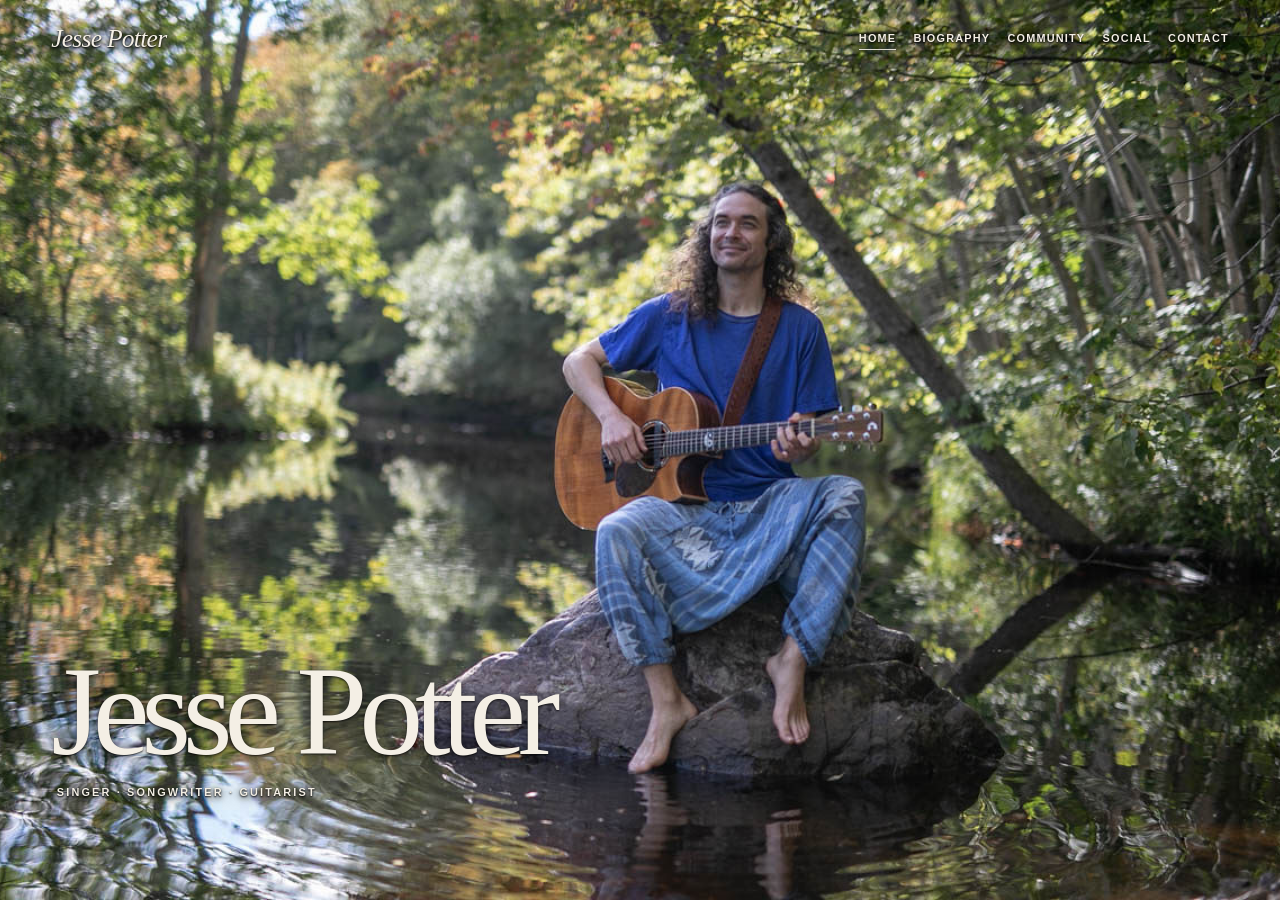
==== index.html @ 314b9cfc "First batch of files for new website build" ====
<!doctype html>
<html lang="en">
  <head>
    <meta charset="UTF-8" />
    <meta name="viewport" content="width=device-width, initial-scale=1.0" />
    <meta name="description" content="Jesse Potter is a singer-songwriter and guitarist from Wolfville, Nova Scotia." />
    <meta name="theme-color" content="#17251f" />
    <meta property="og:title" content="Jesse Potter — Singer, Songwriter & Guitarist" />
    <meta property="og:description" content="Folk, jazz, blues, and expressive fingerstyle guitar from Nova Scotia’s Annapolis Valley." />
    <meta property="og:type" content="website" />
    <meta property="og:url" content="https://www.jessepotter.ca/" />
    <meta property="og:image" content="https://www.jessepotter.ca/assets/og.png" />
    <title>Jesse Potter — Singer, Songwriter & Guitarist</title>
    <link rel="stylesheet" href="styles.css" />
  </head>
  <body class="home-page">
    <a class="skip-link" href="#main">Skip to content</a>
    <header class="site-header">
      <a class="wordmark" href="index.html" aria-label="Jesse Potter home">Jesse Potter</a>
      <nav class="site-menu" id="site-menu" aria-label="Main navigation">
        <a aria-current="page" href="index.html">Home</a>
        <a href="biography.html">Biography</a>
        <a href="community.html">Community</a>
        <a href="social.html">Social</a>
        <a href="contact.html">Contact</a>
      </nav>
    </header>
    <main class="home" id="main">
      <img class="page-background" src="assets/jesse-potter-home.jpg" alt="Jesse Potter sitting on a rock in a woodland pond with his acoustic guitar" />
      <div class="page-shade"></div>
      <div class="home-title">
        <h1>Jesse Potter</h1>
        <p>Singer · Songwriter · Guitarist</p>
      </div>
      <aside class="mailing-prompt" id="mailing-prompt" aria-labelledby="mailing-prompt-title" hidden>
        <button class="mailing-prompt-close" type="button" aria-label="Close mailing list invitation">×</button>
        <p class="kicker">Stay in the loop</p>
        <h2 id="mailing-prompt-title">New music, shows &amp; stories.</h2>
        <p>Join Jesse’s mailing list for occasional updates from the Annapolis Valley.</p>
        <a href="https://jesse-potter-music-mob3fs.subscribepage.io" target="_blank" rel="noreferrer">Join the mailing list</a>
      </aside>
    </main>
    <script src="mailing-list.js"></script>
  </body>
</html>
---- styles.css ----
/* Shared foundations, components, page layouts, then responsive overrides. */
:root {
  --cream: #f4efe5;
  --ink: #19211d;
  --glass: rgba(18, 27, 23, 0.76);
  --line: rgba(255, 255, 255, 0.45);
  --serif: Georgia, "Times New Roman", serif;
  --sans: "Helvetica Neue", Helvetica, Arial, sans-serif;
  --gutter: clamp(1.25rem, 4vw, 4.5rem);
  --content-clip-top: 5.7rem;
}

* {
  box-sizing: border-box;
}

html, body {
  min-height: 100%;
  overflow-x: hidden;
  scrollbar-width: none;
  -ms-overflow-style: none;
}

html::-webkit-scrollbar,
body::-webkit-scrollbar {
  display: none;
  width: 0;
  height: 0;
}

body {
  margin: 0px;
  color: var(--cream);
  background: var(--ink);
  font-family: var(--sans);
  text-rendering: optimizelegibility;
}

a {
  color: inherit;
}

button {
  font: inherit;
}

.skip-link {
  position: fixed;
  z-index: 1000;
  top: -5rem;
  left: 1rem;
  padding: 0.65rem 1rem;
  color: var(--ink);
  background: var(--cream);
}

.skip-link:focus {
  top: 1rem;
}

.site-header {
  position: fixed;
  z-index: 100;
  inset: 0px 0px auto;
  display: flex;
  align-items: center;
  justify-content: space-between;
  padding: 1.6rem var(--gutter);
  border: 0px;
  background: transparent;
  text-shadow: rgb(0, 0, 0) 0px 1px 2px, rgba(0, 0, 0, 0.95) 0px 2px 8px, rgba(0, 0, 0, 0.75) 0px 0px 20px;
}

.wordmark {
  position: relative;
  z-index: 2;
  font: italic 400 clamp(1.25rem, 2vw, 1.6rem)/1 var(--serif);
  letter-spacing: -0.03em;
  text-decoration: none;
}

.site-menu {
  display: flex;
  gap: clamp(0.75rem, 1.35vw, 1.4rem);
  align-items: center;
  margin-left: 0px;
}

.site-menu a {
  padding: 0.3rem 0px;
  border-bottom: 1px solid transparent;
  font-size: 0.68rem;
  font-weight: 750;
  letter-spacing: 0.11em;
  text-decoration: none;
  text-transform: uppercase;
  transition: border-color 0.2s, color 0.2s;
}

.site-menu a:hover, .site-menu a:focus-visible, .site-menu a[aria-current="page"] {
  border-color: currentcolor;
}

.home-title, .content-card, .contact-card, .social-title, .social-edge {
  text-shadow: rgb(0, 0, 0) 0px 1px 2px, rgba(0, 0, 0, 0.95) 0px 2px 8px, rgba(0, 0, 0, 0.75) 0px 0px 20px;
}

.contact-form input, .contact-form textarea, .contact-form button {
  text-shadow: none;
}

.home {
  position: relative;
  min-height: 100svh;
  overflow: hidden;
}

.page-background {
  position: fixed;
  inset: 0px;
  width: 100%;
  height: 100%;
  object-fit: cover;
  object-position: center top;
}

.home .page-background {
  object-position: 56% center;
}

.page-shade {
  pointer-events: none;
}

.home .page-shade {
  background: linear-gradient(90deg, rgba(8, 14, 11, 0.55), rgba(8, 14, 11, 0.04) 60%), linear-gradient(0deg, rgba(8, 14, 11, 0.52), transparent 48%);
}

.home-title {
  position: absolute;
  z-index: 1;
  left: var(--gutter);
  bottom: clamp(3rem, 8vw, 6.5rem);
}

.home-title p, .kicker {
  margin: 0px 0px 0.8rem;
  font-size: 0.68rem;
  font-weight: 700;
  letter-spacing: 0.2em;
  text-transform: uppercase;
}

.home-title h1 {
  margin: 0px;
  font: 400 clamp(4rem, 10vw, 9.5rem)/.85 var(--serif);
  letter-spacing: -0.065em;
}

.home-title h1 {
  text-shadow: rgba(0, 0, 0, 0.75) 0px 1px 2px, rgba(0, 0, 0, 0.48) 0px 3px 12px;
}

.home-title p {
  margin: 1.25rem 0px 0px 0.35rem;
  text-shadow: rgb(0, 0, 0) 0px 1px 2px, rgb(0, 0, 0) 0px 2px 7px, rgba(0, 0, 0, 0.95) 0px 0px 22px;
}

.home-title > a, .back-link, .community-cta, .community-overview-grid a {
  display: inline-flex;
  align-items: center;
  text-decoration: none;
  text-transform: uppercase;
}

.home-title > a, .back-link {
  gap: 0.7rem;
  padding: 1rem 0px 0.35rem;
  border-bottom: 1px solid var(--line);
  font-size: 0.69rem;
  font-weight: 700;
  letter-spacing: 0.15em;
}

.home-title > a span, .back-link span {
  transition: transform 0.2s;
}

.home-title > a:hover span {
  transform: translateX(0.25rem);
}

.mailing-prompt {
  position: fixed;
  z-index: 90;
  right: var(--gutter);
  bottom: var(--gutter);
  width: min(25rem, calc(100% - (2 * var(--gutter))));
  padding: clamp(1.5rem, 3vw, 2.25rem);
  color: var(--ink);
  background: rgba(244, 239, 229, 0.86);
  border: 1px solid rgba(244, 239, 229, 0.72);
  box-shadow: 0 1.25rem 3.5rem rgba(8, 14, 11, 0.28);
  backdrop-filter: blur(18px) saturate(0.8);
  -webkit-backdrop-filter: blur(18px) saturate(0.8);
  text-shadow: none;
  animation: mailing-prompt-in 0.35s ease both;
}

.mailing-prompt[hidden] {
  display: none;
}

.mailing-prompt-close {
  position: absolute;
  top: 0.7rem;
  right: 0.85rem;
  padding: 0.2rem 0.4rem;
  border: 0;
  color: inherit;
  background: transparent;
  font-size: 1.5rem;
  line-height: 1;
  cursor: pointer;
}

.mailing-prompt h2 {
  margin: 0 2rem 0.8rem 0;
  font: 400 clamp(1.8rem, 3vw, 2.5rem)/1.05 var(--serif);
  letter-spacing: -0.04em;
}

.mailing-prompt > p:not(.kicker) {
  margin: 0 0 1.25rem;
  color: rgba(25, 33, 29, 0.78);
  font: 400 1rem/1.55 var(--serif);
}

.mailing-prompt > a {
  display: inline-block;
  padding: 0.75rem 0 0.35rem;
  border-bottom: 1px solid rgba(25, 33, 29, 0.42);
  font-size: 0.75rem;
  font-weight: 700;
  letter-spacing: 0.13em;
  text-decoration: none;
  text-transform: uppercase;
}

@keyframes mailing-prompt-in {
  from { opacity: 0; transform: translateY(1rem); }
  to { opacity: 1; transform: translateY(0); }
}

.back-link:hover span {
  transform: translateX(-0.25rem);
}

.content-scroll::-webkit-scrollbar {
  display: none;
}

.biography-copy {
  max-width: 35rem;
  font-family: var(--serif);
  font-size: clamp(1rem, 1.4vw, 1.15rem);
  line-height: 1.66;
}

.biography-copy p {
  margin: 0px 0px 1.1rem;
}

.back-link {
  margin-top: 1.25rem;
}

.content-page {
  position: relative;
  min-height: 100svh;
  padding: 0px;
  overflow: hidden;
}

.content-scroll {
  position: fixed;
  z-index: 1;
  inset: var(--content-clip-top) 0 0;
  display: grid;
  place-items: start;
  overflow-y: auto;
  padding: calc(7.5rem - var(--content-clip-top)) var(--gutter) 3rem;
  scrollbar-width: none;
}

.content-page .page-background {
  object-position: center center;
}

.content-page .page-shade {
  background: linear-gradient(90deg, rgba(8, 14, 11, 0.86) 0%, rgba(8, 14, 11, 0.68) 48%, rgba(8, 14, 11, 0.12) 82%);
}

.content-card {
  position: relative;
  z-index: 1;
  width: min(51rem, 68vw);
  min-height: calc(-10.5rem + 100svh);
  padding: clamp(2rem, 4vw, 4rem);
  background: rgba(18, 27, 23, 0.79);
  backdrop-filter: blur(12px);
}

.content-card h1 {
  margin: 0px 0px 1.5rem;
  font: 400 clamp(2.8rem, 5.6vw, 6.1rem)/.92 var(--serif);
  letter-spacing: -0.055em;
}

.page-intro {
  max-width: 39rem;
  margin: 0px 0px 2rem;
  font: 400 clamp(1.05rem, 1.6vw, 1.28rem)/1.55 var(--serif);
}

.contact-page {
  padding: 0px;
}

.contact-page .content-scroll {
  justify-items: end;
  padding: calc(6.2rem - var(--content-clip-top)) 0 3rem 59vw;
}

.contact-page .page-background {
  right: auto;
  width: 58vw;
  object-position: center center;
}

.contact-page .page-shade {
  background: linear-gradient(90deg, transparent 0%, transparent 42%, rgba(25,33,29,.58) 55%, var(--ink) 69%);
}

.contact-card {
  width: 100%;
  min-height: auto;
  padding: 1rem 0px 2rem;
  background: transparent;
  backdrop-filter: none;
}

.contact-card h1 {
  font-size: clamp(2.9rem, 4.5vw, 5.1rem);
  margin-bottom: 1.1rem;
}

.contact-card .page-intro {
  margin-bottom: 1.25rem;
  font-size: clamp(0.98rem, 1.35vw, 1.15rem);
}

.contact-card .contact-form {
  gap: 0.8rem 1.2rem;
}

.contact-card .contact-form input, .contact-card .contact-form textarea {
  padding: 0.5rem 0px;
}

.contact-form {
  display: grid;
  grid-template-columns: 1fr 1fr;
  gap: 1.2rem;
}

.contact-form label, .night-story-form label {
  display: grid;
  gap: 0.45rem;
  letter-spacing: 0.15em;
  text-transform: uppercase;
}

.contact-form label {
  font-size: 0.65rem;
  font-weight: 700;
}

.contact-form label:nth-child(3), .contact-form label:nth-child(4) {
  grid-column: 1 / -1;
}

.contact-form input, .contact-form textarea, .night-story-form input, .night-story-form textarea {
  width: 100%;
  border-width: 0px 0px 1px;
  border-style: none none solid;
  border-image: none;
  border-radius: 0px;
  outline: none;
  color: var(--cream);
  background: transparent;
  font: 400 1rem/1.4 var(--sans);
}

.contact-form input, .contact-form textarea {
  padding: 0.75rem 0px;
  border-color: currentcolor currentcolor rgba(255, 255, 255, 0.45);
}

.contact-form textarea {
  resize: vertical;
}

.contact-form input:focus, .contact-form textarea:focus {
  border-color: var(--cream);
}

.contact-form button, .night-story-form button {
  justify-self: start;
  border: 1px solid var(--cream);
  color: var(--ink);
  background: var(--cream);
  font-size: 0.68rem;
  letter-spacing: 0.13em;
  text-transform: uppercase;
  cursor: pointer;
}

.contact-form button {
  grid-column: 1 / -1;
  padding: 0.85rem 1.15rem;
  font-weight: 700;
}

.form-note {
  margin: 1rem 0px 0px;
  color: rgba(244, 239, 229, 0.7);
  font-size: 0.75rem;
  line-height: 1.5;
}

.social-landing {
  position: relative;
  min-height: 100svh;
  overflow: hidden;
}

.social-landing .page-background {
  object-position: center center;
}

.social-landing .page-shade {
  background: linear-gradient(90deg, rgba(8, 14, 11, 0.55), transparent 60%), linear-gradient(0deg, rgba(8, 14, 11, 0.48), transparent 50%);
}

.social-title {
  position: absolute;
  z-index: 1;
  left: var(--gutter);
  right: var(--gutter);
  bottom: clamp(2rem, 5vh, 4rem);
  text-align: center;
}

.social-title h1 {
  margin: 0px;
  font: 400 clamp(2rem, 8vw, 8.5rem)/1 var(--serif);
  letter-spacing: -0.06em;
}

.social-edge {
  position: absolute;
  z-index: 2;
  top: 50%;
  right: var(--gutter);
  display: grid;
  gap: 1.3rem;
  transform: translateY(-42%);
}

.social-edge a {
  display: flex;
  gap: 0.65rem;
  align-items: center;
  justify-content: flex-end;
  padding: 0.2rem 0px 0.4rem 0.35rem;
  border-bottom: 1px solid rgba(255, 255, 255, 0.45);
  font-size: 0.72rem;
  font-weight: 700;
  letter-spacing: 0.16em;
  text-decoration: none;
  text-transform: uppercase;
}

.social-edge a span {
  transition: transform 0.2s;
}

.social-edge a:hover span {
  transform: translate(0.2rem, -0.2rem);
}

.social-edge-left {
  right: auto;
  left: var(--gutter);
}

.social-edge-left a {
  justify-content: space-between;
  padding-right: 0.35rem;
  padding-left: 0px;
}

.social-edge.social-edge-right a {
  justify-content: flex-end;
  text-align: right;
}

.community-body {
  background: rgb(17, 24, 20);
  scrollbar-width: none;
}

.community-body::-webkit-scrollbar {
  display: none;
}

.community-cta {
  gap: 0.8rem;
  margin-top: 1.25rem;
  padding: 0.85rem 0px 0.45rem;
  border-bottom: 1px solid rgba(255, 255, 255, 0.55);
  font-size: 0.7rem;
  font-weight: 700;
  letter-spacing: 0.15em;
}

.community-story {
  color: var(--cream);
  background: rgb(17, 24, 20);
}

.community-opening-image {
  position: relative;
  margin: 0px;
  background: rgb(17, 24, 20);
}

.community-opening-image img, .story-image img, .night-stage-panel > img, .vivid-river-image img, .lessons-opening img {
  display: block;
  width: 100%;
  height: auto;
}

.community-opening-title {
  position: absolute;
  top: 6.5rem;
  right: 5.5vw;
  width: min(39rem, 40vw);
  text-align: right;
  text-shadow: rgb(0, 0, 0) 0px 1px 2px, rgba(0, 0, 0, 0.95) 0px 3px 12px, rgba(0, 0, 0, 0.9) 0px 0px 26px;
}

.community-opening-title h1 {
  margin: 0px;
  font: 400 clamp(3.4rem, 6.7vw, 7rem)/1.02 var(--serif);
  letter-spacing: -0.06em;
}

.biography-page {
  background: rgb(17, 24, 20);
}

.biography-opening-title h1 {
  font-size: clamp(2.8rem, 5.7vw, 6rem);
}

.biography-story-copy {
  padding-top: clamp(2.5rem, 5vw, 4.5rem);
  padding-bottom: clamp(3rem, 6vw, 6rem);
}

.biography-story-copy .biography-copy {
  max-width: 45rem;
  font-size: clamp(1.08rem, 1.6vw, 1.35rem);
  line-height: 1.7;
  color: rgba(244, 239, 229, 0.78);
}

.story-width, .story-width-wide {
  margin-right: auto;
  margin-left: auto;
}

.story-width {
  width: min(70rem, calc(100% - (2 * var(--gutter))));
}

.story-width-wide {
  width: min(82rem, calc(100% - (2 * var(--gutter))));
}

.community-overview {
  padding-top: clamp(4rem, 7vw, 7rem);
  padding-bottom: clamp(4.5rem, 8vw, 7.5rem);
}

.community-overview header {
  margin-bottom: 3rem;
}

.community-overview h2 {
  margin: 0px;
  font: 400 clamp(3rem, 6vw, 5.8rem)/.9 var(--serif);
  letter-spacing: -0.05em;
}

.community-overview-intro {
  max-width: 46rem;
  margin: 2rem 0px 0px;
  color: rgba(244, 239, 229, 0.78);
  font: 400 clamp(1.08rem, 1.6vw, 1.35rem)/1.65 var(--serif);
}

.community-overview-grid {
  display: grid;
  grid-template-columns: 1fr 1fr;
  border-top: 1px solid rgba(255, 255, 255, 0.24);
  border-bottom: 1px solid rgba(255, 255, 255, 0.24);
}

.community-overview-grid article {
  display: flex;
  min-height: 16rem;
  flex-direction: column;
  padding: 2rem 2.5rem 2rem 0px;
}

.community-overview-grid article:nth-child(2n) {
  padding-left: 2.5rem;
  border-left: 1px solid rgba(255, 255, 255, 0.18);
}

.community-overview-grid article:nth-child(n+3) {
  border-top: 1px solid rgba(255, 255, 255, 0.18);
}

.community-overview-grid h3 {
  margin: 0px 0px 1rem;
  font: 400 clamp(1.7rem, 2.8vw, 2.6rem)/1.1 var(--serif);
}

.community-overview-grid p {
  max-width: 28rem;
  margin: 0px;
  color: rgba(244, 239, 229, 0.7);
  font-size: 0.91rem;
  line-height: 1.65;
}

.community-overview-grid a {
  gap: 0.7rem;
  align-self: flex-start;
  margin-top: auto;
  padding: 1.5rem 0px 0.35rem;
  border-bottom: 1px solid rgba(255, 255, 255, 0.45);
  font-size: 0.66rem;
  font-weight: 750;
  letter-spacing: 0.13em;
}

#band-camps, #night-kitchen, #music-lessons, #vivid-river {
  scroll-margin-top: 6rem;
}

.band-camps-story {
  padding: clamp(4rem, 7vw, 6.5rem) 0px;
  border-top: 1px solid rgba(255, 255, 255, 0.18);
}

.story-heading {
  padding-bottom: clamp(3rem, 6vw, 5rem);
}

.story-heading h2 {
  margin: 0px;
  font: 400 clamp(5rem, 12vw, 11rem)/.8 var(--serif);
  letter-spacing: -0.07em;
}

.story-heading > p:last-child {
  margin: 2rem 0px 0px;
  color: rgba(244, 239, 229, 0.72);
  font: 400 clamp(1.15rem, 2vw, 1.55rem)/1.4 var(--serif);
}

.story-image {
  margin-top: 0px;
  margin-bottom: 0px;
  overflow: hidden;
}

.story-copy {
  padding-top: clamp(2.5rem, 5vw, 4.5rem);
}

.story-copy > p, .vivid-river-copy p, .lessons-intro {
  max-width: 45rem;
  color: rgba(244, 239, 229, 0.78);
  font: 400 clamp(1rem, 1.35vw, 1.17rem)/1.72 var(--serif);
}

.story-copy > p {
  margin: 0px 0px 1.2rem;
}

.band-camp-copy {
  width: auto;
  margin-right: max(var(--gutter), calc((100% - 82rem) / 2));
  margin-left: max(var(--gutter), calc((100% - 82rem) / 2));
  padding-left: 0px;
}

.band-camp-copy h3 {
  margin: 3rem 0px 1.5rem;
  font: 400 clamp(1.8rem, 3.2vw, 3rem)/1.1 var(--serif);
}

.band-camp-copy ul {
  display: grid;
  grid-template-columns: 1fr 1fr;
  gap: 0px;
  margin: 0px;
  padding: 0px;
  border-top: 1px solid rgba(255, 255, 255, 0.24);
  list-style: none;
}

.band-camp-copy li {
  position: relative;
  padding: 1.15rem 1.5rem 1.15rem 1.25rem;
  border-bottom: 1px solid rgba(255, 255, 255, 0.18);
  color: rgba(244, 239, 229, 0.78);
  font-size: 0.9rem;
  line-height: 1.55;
}

.band-camp-copy li:nth-child(2n) {
  border-left: 1px solid rgba(255, 255, 255, 0.18);
}

.band-camp-copy li::before {
  content: "—";
  position: absolute;
  left: 0px;
  color: rgba(244, 239, 229, 0.48);
}

.night-kitchen-story {
  padding: clamp(3rem, 5vw, 5rem) 0px;
  border-top: 1px solid rgba(255, 255, 255, 0.18);
  background: rgb(25, 33, 29);
}

.night-story-heading {
  display: grid;
  grid-template-columns: 15rem 1fr;
  gap: clamp(2.5rem, 7vw, 7rem);
  align-items: center;
  padding-bottom: clamp(3rem, 6vw, 5rem);
}

.night-story-heading img {
  display: block;
  width: 100%;
  aspect-ratio: 1 / 1;
  border-radius: 50%;
  object-fit: cover;
}

.night-story-heading h2 {
  margin: 0px;
  font: 400 clamp(4.2rem, 9vw, 9rem)/.84 var(--serif);
  letter-spacing: -0.065em;
}

.night-stage-panel {
  position: relative;
  overflow: hidden;
}

.night-stage-shade {
  position: absolute;
  inset: 0px;
  background: linear-gradient(90deg, rgba(8, 14, 11, 0.84), rgba(8, 14, 11, 0.38) 48%, rgba(8, 14, 11, 0.8)), linear-gradient(0deg, rgba(8, 14, 11, 0.92), transparent 72%);
}

.night-story-details {
  position: absolute;
  z-index: 1;
  inset: 0px;
  display: grid;
  grid-template-columns: 0.8fr 1.2fr;
  gap: clamp(3rem, 8vw, 8rem);
  align-items: end;
  padding: clamp(2rem, 4vw, 4rem);
}

.night-stage-panel .story-copy {
  align-self: start;
  padding-top: 0px;
  text-shadow: rgba(0, 0, 0, 0.9) 0px 2px 8px;
}

.night-stage-panel .night-story-form {
  align-self: end;
  padding: clamp(1.25rem, 2.5vw, 2rem);
  background: rgba(8, 14, 11, 0.66);
  backdrop-filter: blur(5px);
}

.story-button {
  display: inline-flex;
  gap: 0.8rem;
  align-items: center;
  margin-top: 1.2rem;
  padding: 0.9rem 1.1rem;
  border: 1px solid var(--cream);
  color: var(--ink);
  background: var(--cream);
  font-size: 0.68rem;
  font-weight: 750;
  letter-spacing: 0.13em;
  text-decoration: none;
  text-transform: uppercase;
}

.night-story-form {
  display: grid;
  grid-template-columns: 1fr 1fr;
  gap: 1.15rem 1.5rem;
}

.night-story-form h3 {
  grid-column: 1 / -1;
  margin: 0px 0px 1rem;
  font: 400 clamp(1.8rem, 3vw, 2.7rem)/1.1 var(--serif);
}

.night-story-form label {
  font-size: 0.64rem;
  font-weight: 750;
}

.night-story-form label:nth-of-type(3), .night-story-form label:nth-of-type(4), .night-story-form button, .night-story-form > p {
  grid-column: 1 / -1;
}

.night-story-form input, .night-story-form textarea {
  padding: 0.7rem 0px;
  border-color: currentcolor currentcolor rgba(255, 255, 255, 0.48);
}

.night-story-form input:focus, .night-story-form textarea:focus {
  border-color: var(--cream);
}

.night-story-form textarea {
  resize: vertical;
}

.night-story-form button {
  padding: 0.9rem 1.1rem;
  font-weight: 750;
}

.night-story-form > p {
  margin: 0px;
  color: rgba(244, 239, 229, 0.64);
  font-size: 0.74rem;
  line-height: 1.5;
}

.vivid-river-section {
  padding: clamp(3rem, 5vw, 5rem) 0px clamp(4rem, 7vw, 7rem);
}

.vivid-river-image {
  position: relative;
  margin-top: 0px;
  margin-bottom: 0px;
}

.vivid-river-image figcaption {
  position: absolute;
  inset: auto 0px 0px;
  padding: clamp(1.5rem, 4vw, 4rem);
  background: linear-gradient(transparent, rgba(8, 14, 11, 0.85));
}

.vivid-river-image h2 {
  margin: 0px;
  font: 400 clamp(2.5rem, 7vw, 7rem)/1.02 var(--serif);
  letter-spacing: -0.055em;
  text-shadow: rgba(0, 0, 0, 0.7) 0px 2px 10px;
}

.vivid-river-copy {
  padding-top: clamp(2rem, 4vw, 3.5rem);
}

.vivid-river-copy p {
  margin: 0px 0px 1.2rem;
}

.music-lessons-section {
  padding: clamp(3rem, 5vw, 5rem) 0px clamp(3rem, 6vw, 6rem);
}

.lessons-lead {
  display: grid;
  grid-template-columns: minmax(0px, 1fr) minmax(0px, 1.15fr);
  gap: clamp(2rem, 5vw, 5rem);
  align-items: center;
}

.lessons-opening {
  margin: 0px;
}

.lessons-content {
  padding-top: clamp(2rem, 5vw, 4rem);
}

.lessons-heading h2 {
  margin: 0px 0px 1.5rem;
  font: 400 clamp(3rem, 6vw, 6.4rem)/1.02 var(--serif);
  letter-spacing: -0.055em;
}

.lessons-heading .lessons-intro {
  margin-bottom: 0px;
}

.lessons-intro {
  margin: 0px 0px 2.5rem;
}

.lesson-instruments {
  display: grid;
  grid-template-columns: repeat(3, 1fr);
  gap: 0px 2rem;
  margin: 0px;
  padding: 0px;
  list-style: none;
}

.lesson-instruments li {
  padding: 2rem 0px;
  border-top: 1px solid rgba(255, 255, 255, 0.24);
}

.lesson-instruments svg {
  width: 4rem;
  height: 4rem;
  margin-bottom: 1rem;
  fill: none;
  stroke: currentcolor;
  stroke-width: 2;
  stroke-linecap: round;
  stroke-linejoin: round;
}

.lesson-instruments h3 {
  margin: 0px 0px 0.5rem;
  font: 400 1.65rem/1.2 var(--serif);
}

.lesson-instruments p {
  margin: 0px;
  font-size: 0.95rem;
  line-height: 1.5;
  color: rgba(244, 239, 229, 0.72);
}

@media (max-width: 760px) {
  .mailing-prompt {
    right: var(--gutter);
    bottom: var(--gutter);
  }
  .lessons-lead {
    grid-template-columns: 1fr;
  }

  .lessons-opening {
    grid-row: 1;
  }

  .lesson-instruments {
    grid-template-columns: repeat(2, minmax(0px, 1fr));
    gap: 0px 1.25rem;
  }

  .site-header {
    flex-wrap: wrap;
    gap: 0.85rem;
    justify-content: space-between;
    padding-top: 1rem;
    padding-bottom: 1rem;
    background: linear-gradient(rgba(8, 14, 11, 0.5), transparent);
  }

  .wordmark {
    order: 2;
    width: 100%;
  }

  .site-menu {
    order: 1;
    width: 100%;
    gap: 0.45rem;
    justify-content: space-between;
    margin-left: 0px;
  }

  .site-menu a {
    font-size: 0.54rem;
    letter-spacing: 0.1em;
  }

  .home .page-background {
    object-position: 62% center;
  }

  .home .page-shade {
    background: linear-gradient(0deg, rgba(8, 14, 11, 0.72), transparent 65%);
  }

  .content-page {
    padding: 46svh 0px 0px;
    overflow: visible;
  }

  .content-scroll {
    position: static;
    display: block;
    overflow: visible;
    padding: 0px;
  }

  .content-page .page-background, .content-page .page-shade {
    position: absolute;
    height: 52svh;
  }

  .content-page .page-shade {
    background: linear-gradient(0deg, rgba(25, 33, 29, 0.8), transparent 50%);
  }

  .contact-page {
    display: block;
  }

  .contact-page {
    padding-left: 0px;
  }

  .contact-page .page-background {
    right: 0px;
    width: 100%;
    object-position: 34% center;
  }

  .contact-page .page-shade {
    background: linear-gradient(0deg, rgba(25, 33, 29, 0.82), transparent 52%);
  }

  .content-card, .contact-card {
    width: 100%;
    min-height: 0px;
    margin: 0px;
    padding: 3rem var(--gutter) 4rem;
    background: var(--ink);
    backdrop-filter: none;
  }

  .contact-form {
    grid-template-columns: 1fr;
  }

  .contact-form label {
    grid-column: 1 !important;
  }

  .social-landing .page-background {
    object-position: 53% center;
  }

  .social-landing {
    min-height: max(100svh, 36rem);
  }

  .social-title {
    bottom: 2rem;
  }

  .social-title h1 {
    font-size: clamp(2rem, 8vw, 5.8rem);
  }

  .social-title .kicker {
    font-size: 0.65rem;
  }

  .social-edge {
    top: 43%;
    width: max-content;
    max-width: calc(50% - var(--gutter) - .75rem);
    gap: 0.8rem;
    transform: translateY(-30%);
  }

  .social-edge a {
    justify-content: space-between;
    min-height: 2.75rem;
    padding: 0.4rem 0px;
    font-size: 0.75rem;
    letter-spacing: 0.08em;
  }

  .community-opening-image {
    padding-top: 0px;
  }

  .community-opening-title {
    top: 7rem;
    right: var(--gutter);
    width: min(64vw, 25rem);
  }

  .community-opening-title h1 {
    font-size: clamp(2.2rem, 10vw, 3.8rem);
  }

  .biography-opening-image img {
    min-height: 34rem;
    object-fit: cover;
    object-position: 46% center;
  }

  .biography-opening-title h1 {
    font-size: clamp(2rem, 8vw, 3.8rem);
  }

  .community-overview-grid {
    grid-template-columns: 1fr;
  }

  .community-overview-grid article, .community-overview-grid article:nth-child(2n) {
    min-height: 14rem;
    padding: 2rem 0px;
    border-left: 0px;
  }

  .community-overview-grid article + article {
    border-top: 1px solid rgba(255, 255, 255, 0.18);
  }

  .story-heading h2 {
    font-size: clamp(4.8rem, 21vw, 7.2rem);
  }

  .band-camp-copy ul {
    grid-template-columns: 1fr;
  }

  .band-camp-copy li:nth-child(2n) {
    border-left: 0px;
  }

  .night-story-heading {
    grid-template-columns: 6.5rem 1fr;
    gap: 1.5rem;
  }

  .night-story-heading h2 {
    font-size: clamp(3.2rem, 15vw, 5rem);
  }

  .night-stage-panel {
    min-height: 74rem;
  }

  .night-stage-panel > img {
    position: absolute;
    inset: 0px;
    width: 100%;
    height: 100%;
    object-fit: cover;
    object-position: center center;
  }

  .night-stage-shade {
    background: rgba(8, 14, 11, 0.76);
  }

  .night-story-details {
    position: relative;
    grid-template-columns: 1fr;
    gap: 3rem;
    align-items: start;
    padding: 2rem var(--gutter);
  }

  .night-stage-panel .story-copy {
    padding-top: 1rem;
  }

  .night-story-form {
    grid-template-columns: 1fr;
  }

  .night-story-form h3, .night-story-form label, .night-story-form button, .night-story-form > p {
    grid-column: 1 !important;
  }
}

@media (prefers-reduced-motion: reduce) {
  *, ::before, ::after {
    transition-duration: 0.01ms !important;
  }
}
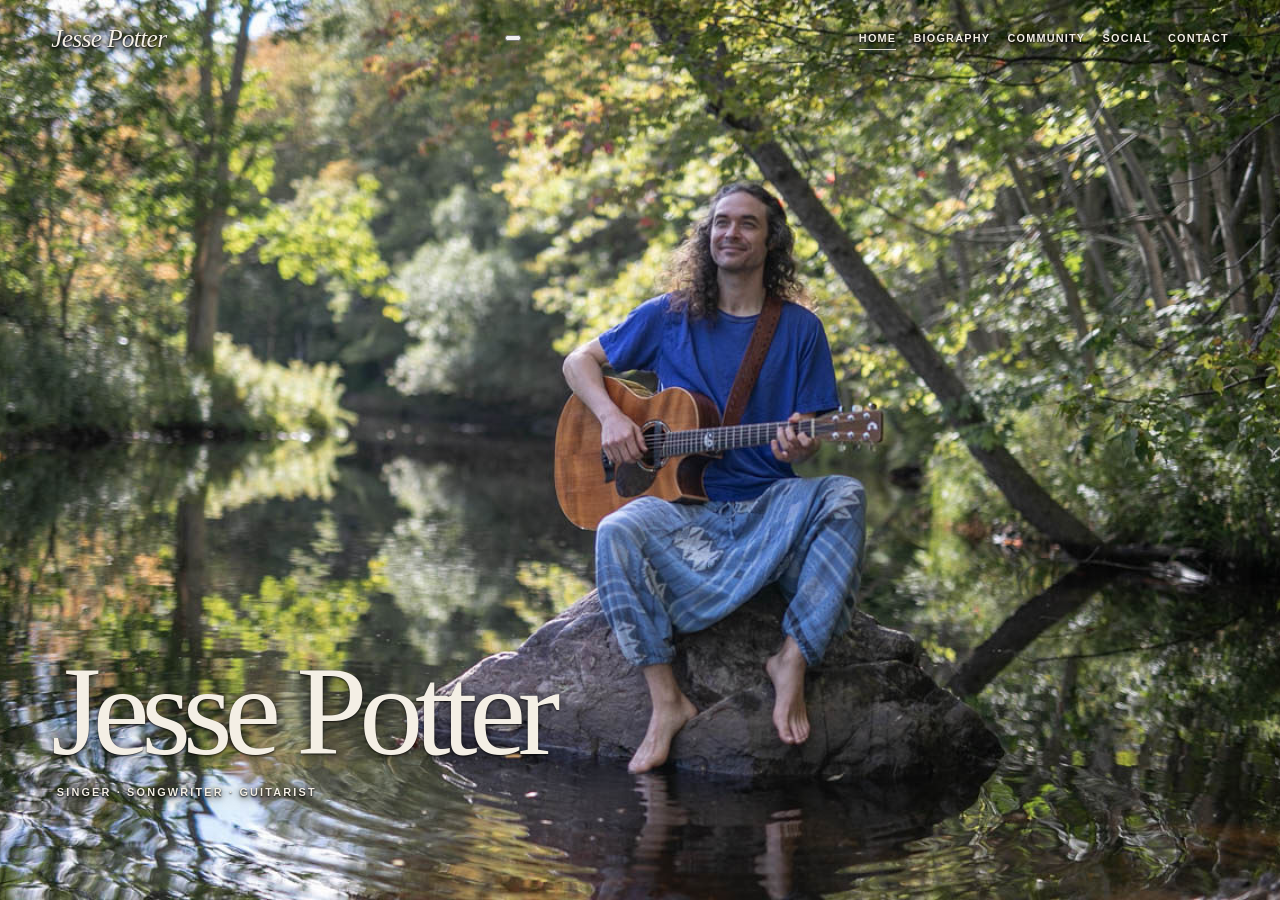
==== commit 76f1a36b: "Add menu toggle button to header Added a menu toggle button for mobile navigation." ====
--- a/index.html
+++ b/index.html
@@ -17,6 +17,17 @@
     <a class="skip-link" href="#main">Skip to content</a>
     <header class="site-header">
       <a class="wordmark" href="index.html" aria-label="Jesse Potter home">Jesse Potter</a>
+      <button
+        class="menu-toggle"
+        type="button"
+        aria-expanded="false"
+        aria-controls="site-menu"
+        aria-label="Open menu"
+      >
+        <span></span>
+        <span></span>
+        <span></span>
+      </button>
       <nav class="site-menu" id="site-menu" aria-label="Main navigation">
         <a aria-current="page" href="index.html">Home</a>
         <a href="biography.html">Biography</a>
--- a/styles.css
+++ b/styles.css
@@ -983,6 +983,49 @@
   color: rgba(244, 239, 229, 0.72);
 }
 
+/* Contact page: stack the complete 3:2 photo above the form when the viewport is genuinely narrow or unusually short. */
+@media (max-width: 980px) and (min-width: 761px),
+       (max-height: 480px) and (min-width: 761px) {
+  .contact-page {
+    min-height: 100svh;
+    padding: 66.6667vw 0 0;
+    overflow: visible;
+  }
+
+  .contact-page .content-scroll {
+    position: static;
+    display: block;
+    overflow: visible;
+    padding: 0;
+  }
+
+  .contact-page .page-background,
+  .contact-page .page-shade {
+    position: absolute;
+    inset: 0 0 auto 0;
+    width: 100%;
+    height: 66.6667vw;
+  }
+
+  .contact-page .page-background {
+    object-fit: cover;
+    object-position: center center;
+  }
+
+  .contact-page .page-shade {
+    background: linear-gradient(0deg, rgba(25, 33, 29, 0.82), transparent 52%);
+  }
+
+  .contact-card {
+    width: 100%;
+    min-height: 0;
+    margin: 0;
+    padding: 3rem var(--gutter) 4rem;
+    background: var(--ink);
+    backdrop-filter: none;
+  }
+}
+
 @media (max-width: 760px) {
   .mailing-prompt {
     right: var(--gutter);
@@ -1048,6 +1091,16 @@
     padding: 0px;
   }
 
+  .contact-page .content-scroll {
+    position: static;
+    inset: auto;
+    display: block;
+    width: 100%;
+    padding: 0;
+    overflow: visible;
+    justify-items: stretch;
+  }
+
   .content-page .page-background, .content-page .page-shade {
     position: absolute;
     height: 52svh;
@@ -1062,13 +1115,19 @@
   }
 
   .contact-page {
-    padding-left: 0px;
+    padding: 66.6667vw 0 0;
+  }
+
+  .contact-page .page-background,
+  .contact-page .page-shade {
+    height: 66.6667vw;
   }
 
   .contact-page .page-background {
     right: 0px;
     width: 100%;
-    object-position: 34% center;
+    object-fit: cover;
+    object-position: center center;
   }
 
   .contact-page .page-shade {
@@ -1230,3 +1289,206 @@
     transition-duration: 0.01ms !important;
   }
 }
+
+/* =========================================================
+   CONTACT PAGE — ROBUST STACKED LAYOUT
+   Keep this at the VERY END of styles.css.
+   ========================================================= */
+
+@media (max-width: 980px), (max-height: 520px) {
+
+  /*
+    Stop using the desktop split-screen positioning.
+    The page becomes:
+    IMAGE
+    ↓
+    CONTACT CONTENT
+  */
+  .contact-page {
+    display: block !important;
+    min-height: 100svh !important;
+    padding: 0 !important;
+    overflow: visible !important;
+  }
+
+  /*
+    Put the photograph back into normal document flow.
+    height:auto preserves the entire original 3:2 image,
+    so Jesse's head is not cropped.
+  */
+  .contact-page .page-background {
+    position: relative !important;
+    inset: auto !important;
+    top: auto !important;
+    right: auto !important;
+    bottom: auto !important;
+    left: auto !important;
+
+    display: block !important;
+
+    width: 100% !important;
+    height: auto !important;
+    min-height: 0 !important;
+    max-height: none !important;
+
+    margin: 0 !important;
+
+    object-fit: contain !important;
+    object-position: center center !important;
+  }
+
+  /*
+    The old shade was designed for the desktop split layout.
+    Remove it when stacked.
+  */
+  .contact-page .page-shade {
+    display: none !important;
+  }
+
+  /*
+    This is the important part:
+    completely remove the old 59vw left offset.
+  */
+  .contact-page .content-scroll {
+    position: static !important;
+
+    inset: auto !important;
+    top: auto !important;
+    right: auto !important;
+    bottom: auto !important;
+    left: auto !important;
+
+    display: block !important;
+
+    width: 100% !important;
+    max-width: none !important;
+
+    margin: 0 !important;
+    padding: 0 !important;
+
+    overflow: visible !important;
+
+    transform: none !important;
+  }
+
+  /*
+    Full-width contact section with normal page gutters.
+  */
+  .contact-page .contact-card {
+    position: static !important;
+
+    width: 100% !important;
+    max-width: none !important;
+    min-height: 0 !important;
+
+    margin: 0 !important;
+    padding: 3rem var(--gutter) 4rem !important;
+
+    background: var(--ink) !important;
+    backdrop-filter: none !important;
+
+    transform: none !important;
+  }
+}
+/* =========================================================
+   CONTACT FORM — SUBMISSION STATES
+   ========================================================= */
+
+.form-status {
+  margin-top: 1.5rem;
+}
+
+.form-success {
+  max-width: 34rem;
+  padding: 2rem 0;
+  animation: form-success-in 0.5s ease both;
+}
+
+.form-success-mark {
+  display: flex;
+  align-items: center;
+  justify-content: center;
+  width: 3rem;
+  height: 3rem;
+  margin-bottom: 1.5rem;
+  border: 1px solid rgba(244, 239, 229, 0.65);
+  border-radius: 50%;
+  font-family: var(--sans);
+  font-size: 1.2rem;
+  color: var(--cream);
+}
+
+.form-success h2 {
+  margin: 0 0 1rem;
+  font: 400 clamp(2.5rem, 4vw, 4rem)/0.95 var(--serif);
+  letter-spacing: -0.045em;
+}
+
+.form-success p {
+  max-width: 30rem;
+  margin: 0 0 1.75rem;
+  color: rgba(244, 239, 229, 0.75);
+  font: 400 clamp(1rem, 1.4vw, 1.15rem)/1.6 var(--serif);
+}
+
+.form-again {
+  padding: 0.8rem 1rem;
+  border: 1px solid rgba(244, 239, 229, 0.65);
+  color: var(--cream);
+  background: transparent;
+  font-size: 0.68rem;
+  font-weight: 700;
+  letter-spacing: 0.13em;
+  text-transform: uppercase;
+  cursor: pointer;
+}
+
+.form-again:hover,
+.form-again:focus-visible {
+  color: var(--ink);
+  background: var(--cream);
+}
+
+.form-error {
+  max-width: 32rem;
+  margin-top: 1.5rem;
+  padding: 1rem 1.25rem;
+  border: 1px solid rgba(244, 239, 229, 0.45);
+}
+
+.form-error strong {
+  display: block;
+  margin-bottom: 0.45rem;
+  font-size: 0.75rem;
+  letter-spacing: 0.12em;
+  text-transform: uppercase;
+}
+
+.form-error p {
+  margin: 0;
+  color: rgba(244, 239, 229, 0.75);
+  font-size: 0.85rem;
+  line-height: 1.5;
+}
+
+.contact-form button:disabled {
+  opacity: 0.55;
+  cursor: wait;
+}
+
+@keyframes form-success-in {
+  from {
+    opacity: 0;
+    transform: translateY(0.6rem);
+  }
+
+  to {
+    opacity: 1;
+    transform: translateY(0);
+  }
+}
+/* Make sure JS can actually hide the contact form/status */
+.contact-form[hidden],
+.form-status[hidden] {
+  display: none !important;
+}
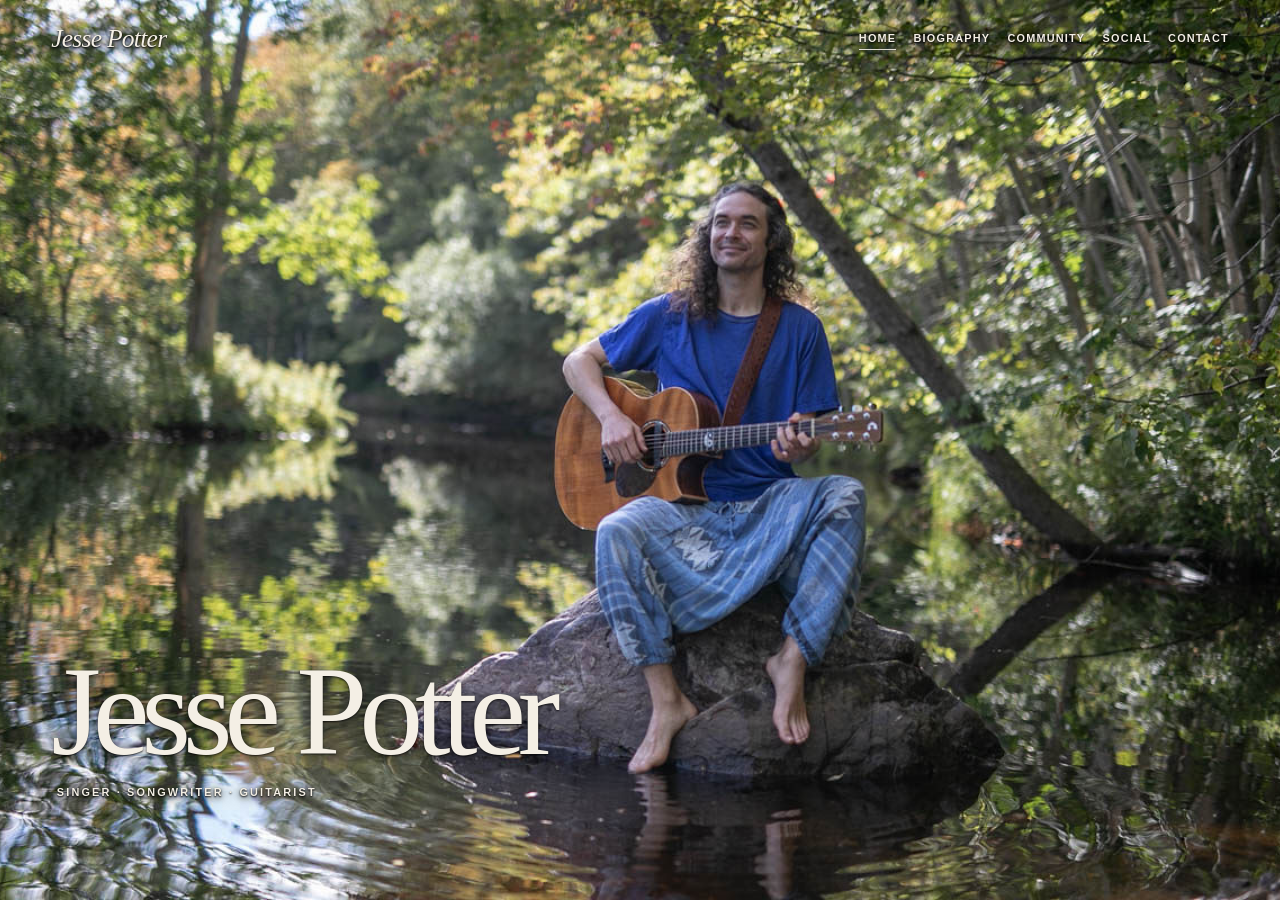
==== commit e2fda820: "Add navigation.js script to index.html" ====
--- a/index.html
+++ b/index.html
@@ -52,5 +52,6 @@
       </aside>
     </main>
     <script src="mailing-list.js"></script>
+    <script src="navigation.js"></script>
   </body>
 </html>
--- a/styles.css
+++ b/styles.css
@@ -1492,3 +1492,181 @@
 .form-status[hidden] {
   display: none !important;
 }
+/* =========================================================
+   MOBILE NAVIGATION
+   ========================================================= */
+
+.menu-toggle {
+  display: none;
+}
+
+
+/* Mobile */
+@media (max-width: 760px) {
+
+  .site-header {
+    display: flex;
+    flex-wrap: nowrap;
+    align-items: center;
+    justify-content: space-between;
+
+    gap: 1rem;
+
+    padding: 1rem var(--gutter);
+
+    background:
+      linear-gradient(
+        180deg,
+        rgba(8, 14, 11, 0.88),
+        rgba(8, 14, 11, 0.55)
+      );
+  }
+
+
+  /* Undo the previous mobile wordmark positioning */
+  .site-header .wordmark {
+    order: 1;
+    width: auto;
+
+    font-size: 1.35rem;
+  }
+
+
+  /* Hamburger button */
+  .menu-toggle {
+    position: relative;
+    z-index: 102;
+
+    order: 2;
+
+    display: flex;
+    flex-direction: column;
+    justify-content: center;
+
+    width: 2.75rem;
+    height: 2.75rem;
+
+    gap: 0.32rem;
+    padding: 0.6rem;
+
+    border: 1px solid rgba(244, 239, 229, 0.38);
+    border-radius: 50%;
+
+    color: var(--cream);
+    background: rgba(8, 14, 11, 0.28);
+
+    cursor: pointer;
+  }
+
+
+  .menu-toggle span {
+    display: block;
+
+    width: 100%;
+    height: 1px;
+
+    background: currentColor;
+
+    transform-origin: center;
+
+    transition:
+      transform 0.25s ease,
+      opacity 0.2s ease;
+  }
+
+
+  /* Turn hamburger into X */
+  .site-header.menu-open .menu-toggle span:nth-child(1) {
+    transform: translateY(0.39rem) rotate(45deg);
+  }
+
+  .site-header.menu-open .menu-toggle span:nth-child(2) {
+    opacity: 0;
+  }
+
+  .site-header.menu-open .menu-toggle span:nth-child(3) {
+    transform: translateY(-0.39rem) rotate(-45deg);
+  }
+
+
+  /* Dropdown panel */
+  .site-header .site-menu {
+    position: absolute;
+    z-index: 101;
+
+    top: 100%;
+    right: 0;
+    left: 0;
+
+    order: 3;
+
+    display: flex;
+    flex-direction: column;
+    align-items: stretch;
+
+    width: 100%;
+
+    gap: 0;
+    margin: 0;
+    padding: 0 var(--gutter);
+
+    background: rgba(18, 27, 23, 0.97);
+
+    backdrop-filter: blur(14px);
+    -webkit-backdrop-filter: blur(14px);
+
+    opacity: 0;
+    visibility: hidden;
+
+    transform: translateY(-0.5rem);
+
+    pointer-events: none;
+
+    transition:
+      opacity 0.22s ease,
+      transform 0.22s ease,
+      visibility 0.22s;
+  }
+
+
+  .site-header.menu-open .site-menu {
+    opacity: 1;
+    visibility: visible;
+
+    transform: translateY(0);
+
+    pointer-events: auto;
+  }
+
+
+  /* Large touch-friendly menu links */
+  .site-header .site-menu a {
+    display: block;
+
+    width: 100%;
+
+    padding: 1.15rem 0;
+
+    border-bottom:
+      1px solid rgba(244, 239, 229, 0.18);
+
+    font-size: 0.76rem;
+    font-weight: 700;
+
+    letter-spacing: 0.15em;
+
+    text-align: left;
+    text-transform: uppercase;
+  }
+
+
+  .site-header .site-menu a:first-child {
+    border-top:
+      1px solid rgba(244, 239, 229, 0.18);
+  }
+
+
+  .site-header .site-menu a[aria-current="page"] {
+    color: rgba(244, 239, 229, 0.62);
+  }
+}
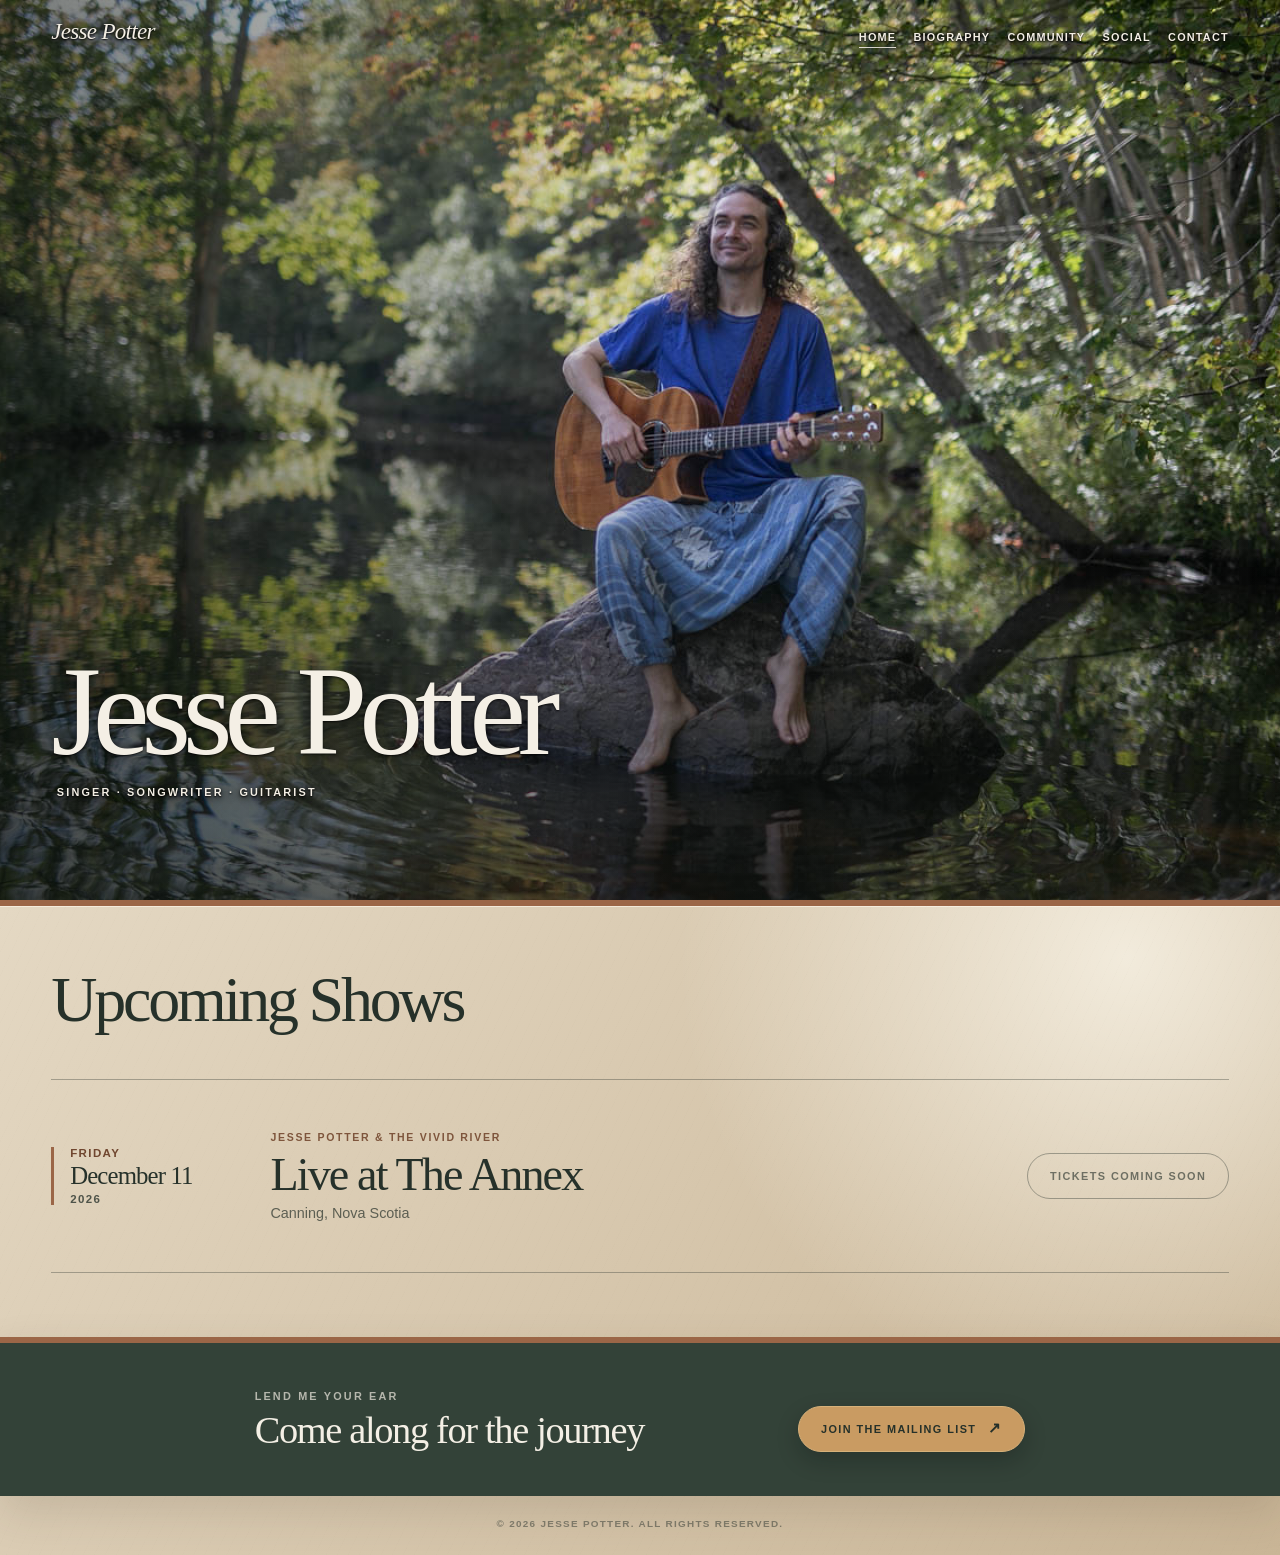
==== commit 88604196: "Show calendar Added show calendar and mailing list CTA" ====
--- a/index.html
+++ b/index.html
@@ -36,20 +36,58 @@
         <a href="contact.html">Contact</a>
       </nav>
     </header>
-    <main class="home" id="main">
-      <img class="page-background" src="assets/jesse-potter-home.jpg" alt="Jesse Potter sitting on a rock in a woodland pond with his acoustic guitar" />
-      <div class="page-shade"></div>
-      <div class="home-title">
-        <h1>Jesse Potter</h1>
-        <p>Singer · Songwriter · Guitarist</p>
-      </div>
-      <aside class="mailing-prompt" id="mailing-prompt" aria-labelledby="mailing-prompt-title" hidden>
-        <button class="mailing-prompt-close" type="button" aria-label="Close mailing list invitation">×</button>
-        <p class="kicker">Stay in the loop</p>
-        <h2 id="mailing-prompt-title">New music, shows &amp; stories.</h2>
-        <p>Join Jesse’s mailing list for occasional updates from the Annapolis Valley.</p>
-        <a href="https://jesse-potter-music-mob3fs.subscribepage.io" target="_blank" rel="noreferrer">Join the mailing list</a>
-      </aside>
+    <main id="main">
+      <section class="home" aria-label="Jesse Potter introduction">
+        <img class="page-background" src="assets/jesse-potter-home.jpg" alt="Jesse Potter sitting on a rock in a woodland pond with his acoustic guitar" width="1200" height="800" />
+        <div class="page-shade"></div>
+        <div class="home-title">
+          <h1>Jesse Potter</h1>
+          <p>Singer · Songwriter · Guitarist</p>
+        </div>
+        <aside class="mailing-prompt" id="mailing-prompt" aria-labelledby="mailing-prompt-title" hidden>
+          <button class="mailing-prompt-close" type="button" aria-label="Close mailing list invitation">×</button>
+          <p class="kicker">Stay in the loop</p>
+          <h2 id="mailing-prompt-title">New music, shows &amp; stories.</h2>
+          <p>Join Jesse’s mailing list for occasional updates from the Annapolis Valley.</p>
+          <a href="https://jesse-potter-music-mob3fs.subscribepage.io" target="_blank" rel="noreferrer">Join the mailing list</a>
+        </aside>
+      </section>
+
+      <section class="shows-section" id="shows" aria-labelledby="shows-title">
+        <div class="shows-inner">
+          <header class="shows-heading">
+            <h2 id="shows-title">Upcoming Shows</h2>
+          </header>
+
+          <div class="show-calendar" aria-label="Upcoming show calendar">
+            <article class="show-row">
+              <time class="show-date" datetime="2026-12-11">
+                <span class="show-weekday">Friday</span>
+                <span class="show-date-main">December 11</span>
+                <span class="show-year">2026</span>
+              </time>
+              <div class="show-details">
+                <p class="show-artist">Jesse Potter &amp; The Vivid River</p>
+                <h3>Live at The Annex</h3>
+                <p>Canning, Nova Scotia</p>
+              </div>
+              <span class="ticket-button ticket-button-pending" aria-label="Tickets coming soon">Tickets coming soon</span>
+            </article>
+          </div>
+
+          <aside class="shows-mailing-cta" aria-labelledby="shows-mailing-title">
+            <div>
+              <p class="kicker">Lend me your ear</p>
+              <h3 id="shows-mailing-title">Come along for the journey</h3>
+            </div>
+            <a href="https://jesse-potter-music-mob3fs.subscribepage.io" target="_blank" rel="noreferrer">Join the mailing list</a>
+          </aside>
+
+          <footer class="home-footer">
+            <p>&copy; 2026 Jesse Potter. All rights reserved.</p>
+          </footer>
+        </div>
+      </section>
     </main>
     <script src="mailing-list.js"></script>
     <script src="navigation.js"></script>
--- a/styles.css
+++ b/styles.css
@@ -1,7 +1,7 @@
 /* Shared foundations, components, page layouts, then responsive overrides. */
 :root {
   --cream: #f4efe5;
-  --ink: #19211d;
+  --ink: #19211d; 
   --glass: rgba(18, 27, 23, 0.76);
   --line: rgba(255, 255, 255, 0.45);
   --serif: Georgia, "Times New Roman", serif;
@@ -125,6 +125,7 @@
 }
 
 .home .page-background {
+  position: absolute;
   object-position: 56% center;
 }
 
@@ -133,6 +134,8 @@
 }
 
 .home .page-shade {
+  position: absolute;
+  inset: 0;
   background: linear-gradient(90deg, rgba(8, 14, 11, 0.55), rgba(8, 14, 11, 0.04) 60%), linear-gradient(0deg, rgba(8, 14, 11, 0.52), transparent 48%);
 }
 
@@ -188,6 +191,230 @@
 
 .home-title > a:hover span {
   transform: translateX(0.25rem);
+}
+
+/* Home show calendar */
+.shows-section {
+  position: relative;
+  z-index: 2;
+  padding: clamp(2.75rem, 5vw, 4.5rem) var(--gutter) 0;
+  border-top: 0.42rem solid #9b6647;
+  color: #26312a;
+  background:
+    radial-gradient(circle at 88% 8%, rgba(255, 252, 242, 0.7), transparent 28rem),
+    linear-gradient(135deg, #e4d8c3, #c9b596);
+  box-shadow: inset 0 1px 0 rgba(255, 248, 235, 0.65);
+  text-shadow: none;
+}
+
+.shows-section::before {
+  position: absolute;
+  inset: 0;
+  pointer-events: none;
+  content: "";
+  opacity: 0.22;
+  background-image: repeating-linear-gradient(115deg, transparent 0 9px, rgba(72, 58, 39, 0.07) 10px);
+}
+
+.shows-inner {
+  position: relative;
+  width: min(100%, 76rem);
+  margin: 0 auto;
+}
+
+.shows-heading {
+  margin-bottom: clamp(2rem, 4vw, 3rem);
+}
+
+.shows-heading h2 {
+  margin: 0;
+  font: 400 clamp(2.75rem, 5vw, 5.25rem)/0.95 var(--serif);
+  letter-spacing: -0.05em;
+}
+
+.show-calendar {
+  border-top: 1px solid rgba(38, 49, 42, 0.34);
+  border-bottom: 1px solid rgba(38, 49, 42, 0.34);
+}
+
+.show-row {
+  display: grid;
+  grid-template-columns: 10.5rem minmax(0, 1fr) auto;
+  gap: clamp(1.5rem, 4vw, 4.5rem);
+  align-items: center;
+  padding: clamp(2rem, 4vw, 3.25rem) 0;
+}
+
+.show-date {
+  display: flex;
+  flex-direction: column;
+  align-items: flex-start;
+  padding-left: 1rem;
+  border-left: 3px solid #9b6647;
+  font-variant-numeric: tabular-nums;
+}
+
+.show-weekday,
+.show-year,
+.show-artist {
+  font-size: 0.72rem;
+  font-weight: 750;
+  letter-spacing: 0.12em;
+  text-transform: uppercase;
+}
+
+.show-artist {
+  font-size: 0.66rem;
+  letter-spacing: 0.16em;
+}
+
+.show-weekday {
+  margin-bottom: 0.3rem;
+  color: #70462f;
+}
+
+.show-date-main {
+  margin-bottom: 0.28rem;
+  font: 400 1.55rem/1 var(--serif);
+  letter-spacing: -0.035em;
+}
+
+.show-year {
+  color: rgba(38, 49, 42, 0.78);
+}
+
+.show-details p {
+  margin: 0;
+}
+
+.show-details .show-artist {
+  margin-bottom: 0.55rem;
+  color: #7e553c;
+}
+
+.show-details h3 {
+  margin: 0 0 0.45rem;
+  font: 400 clamp(2rem, 3.6vw, 3.5rem)/1 var(--serif);
+  letter-spacing: -0.04em;
+}
+
+.show-details > p:last-child {
+  color: rgba(38, 49, 42, 0.7);
+  font-size: 0.9rem;
+}
+
+.ticket-button {
+  display: inline-flex;
+  align-items: center;
+  justify-content: center;
+  min-width: 11rem;
+  padding: 1rem 1.35rem;
+  border: 1px solid #26312a;
+  border-radius: 999px;
+  font-size: 0.68rem;
+  font-weight: 750;
+  letter-spacing: 0.13em;
+  text-decoration: none;
+  text-transform: uppercase;
+  transition: color 0.2s, background-color 0.2s, transform 0.2s;
+}
+
+a.ticket-button:hover,
+a.ticket-button:focus-visible {
+  color: #f4efe5;
+  background: #26312a;
+  transform: translateY(-2px);
+}
+
+.ticket-button-pending {
+  border-color: rgba(38, 49, 42, 0.38);
+  color: rgba(38, 49, 42, 0.62);
+}
+
+.shows-mailing-cta {
+  display: flex;
+  gap: 2rem;
+  align-items: center;
+  justify-content: center;
+  column-gap: clamp(4rem, 12vw, 10rem);
+  width: 100vw;
+  margin-top: clamp(2.5rem, 5vw, 4.5rem);
+  margin-left: calc(50% - 50vw);
+  padding: clamp(1.75rem, 3.5vw, 2.75rem) max(var(--gutter), calc((100vw - 76rem) / 2 + 2.75rem));
+  border-top: 0.42rem solid #9b6647;
+  color: var(--cream);
+  background: #334238;
+  box-shadow: 0 1rem 2.5rem rgba(59, 44, 29, 0.14);
+}
+
+.shows-mailing-cta .kicker {
+  margin-bottom: 0.55rem;
+  color: rgba(244, 239, 229, 0.68);
+}
+
+.shows-mailing-cta h3 {
+  margin: 0;
+  font: 400 clamp(1.8rem, 3vw, 3rem)/1 var(--serif);
+  letter-spacing: -0.035em;
+}
+
+.shows-mailing-cta > a {
+  flex: 0 0 auto;
+  margin-top: 1.2rem;
+  padding: 1rem 1.4rem;
+  border: 1px solid #d7b17a;
+  border-radius: 999px;
+  color: #26312a;
+  background: #c99b62;
+  box-shadow: 0 0.55rem 1.4rem rgba(8, 14, 11, 0.24);
+  font-size: 0.68rem;
+  font-weight: 750;
+  letter-spacing: 0.13em;
+  text-decoration: none;
+  text-transform: uppercase;
+  transition: color 0.25s, background-color 0.25s, box-shadow 0.25s, transform 0.25s;
+}
+
+.shows-mailing-cta > a::after {
+  margin-left: 0.7rem;
+  content: "↗";
+  font-size: 0.95rem;
+  line-height: 0;
+  transition: transform 0.25s;
+}
+
+.shows-mailing-cta > a:hover,
+.shows-mailing-cta > a:focus-visible {
+  color: #1f2a23;
+  background: #ddb77f;
+  box-shadow: 0 0.8rem 2rem rgba(8, 14, 11, 0.34);
+  transform: translateY(-3px) scale(1.025);
+}
+
+.shows-mailing-cta > a:hover::after,
+.shows-mailing-cta > a:focus-visible::after {
+  transform: translate(0.18rem, -0.18rem);
+}
+
+.shows-mailing-cta > a:focus-visible {
+  outline: 2px solid #ddb77f;
+  outline-offset: 4px;
+}
+
+.home-footer {
+  width: 100vw;
+  margin-left: calc(50% - 50vw);
+  padding: 1.35rem var(--gutter) 1.6rem;
+  text-align: center;
+}
+
+.home-footer p {
+  margin: 0;
+  color: rgba(38, 49, 42, 0.48);
+  font-size: 0.62rem;
+  font-weight: 700;
+  letter-spacing: 0.13em;
+  text-transform: uppercase;
 }
 
 .mailing-prompt {
@@ -198,11 +425,11 @@
   width: min(25rem, calc(100% - (2 * var(--gutter))));
   padding: clamp(1.5rem, 3vw, 2.25rem);
   color: var(--ink);
-  background: rgba(244, 239, 229, 0.86);
+  background: rgba(255, 248, 241, 0.76);
   border: 1px solid rgba(244, 239, 229, 0.72);
-  box-shadow: 0 1.25rem 3.5rem rgba(8, 14, 11, 0.28);
-  backdrop-filter: blur(18px) saturate(0.8);
-  -webkit-backdrop-filter: blur(18px) saturate(0.8);
+  box-shadow: 0 1.25rem 3.5rem rgba(8, 14, 11, 0.34);
+  backdrop-filter: blur(5px);
+  -webkit-backdrop-filter: blur(5px);
   text-shadow: none;
   animation: mailing-prompt-in 0.35s ease both;
 }
@@ -571,10 +798,6 @@
   background: rgb(17, 24, 20);
 }
 
-.biography-opening-title h1 {
-  font-size: clamp(2.8rem, 5.7vw, 6rem);
-}
-
 .biography-story-copy {
   padding-top: clamp(2.5rem, 5vw, 4.5rem);
   padding-bottom: clamp(3rem, 6vw, 6rem);
@@ -773,6 +996,7 @@
 .night-story-heading img {
   display: block;
   width: 100%;
+  height: auto;
   aspect-ratio: 1 / 1;
   border-radius: 50%;
   object-fit: cover;
@@ -1027,6 +1251,51 @@
 }
 
 @media (max-width: 760px) {
+  .shows-section {
+    padding-top: 2.75rem;
+    padding-bottom: 0;
+  }
+
+  .shows-heading {
+    margin-bottom: 2rem;
+  }
+
+  .shows-heading h2 {
+    font-size: clamp(2.7rem, 13vw, 4.2rem);
+  }
+
+  .show-row {
+    grid-template-columns: 7.5rem minmax(0, 1fr);
+    gap: 1.5rem;
+    align-items: start;
+  }
+
+  .show-date {
+    padding-left: 0.75rem;
+  }
+
+  .show-date-main {
+    font-size: 1.3rem;
+  }
+
+  .ticket-button {
+    grid-column: 1 / -1;
+    width: 100%;
+    margin-top: 0.75rem;
+  }
+
+  .shows-mailing-cta {
+    align-items: stretch;
+    flex-direction: column;
+    padding: 2.25rem var(--gutter);
+  }
+
+  .shows-mailing-cta > a {
+    justify-content: center;
+    margin-top: 0;
+    text-align: center;
+  }
+
   .mailing-prompt {
     right: var(--gutter);
     bottom: var(--gutter);
@@ -1050,7 +1319,7 @@
     justify-content: space-between;
     padding-top: 1rem;
     padding-bottom: 1rem;
-    background: linear-gradient(rgba(8, 14, 11, 0.5), transparent);
+    background: transparent;
   }
 
   .wordmark {
@@ -1152,7 +1421,7 @@
   }
 
   .social-landing .page-background {
-    object-position: 53% center;
+    object-position: center center;
   }
 
   .social-landing {
@@ -1205,10 +1474,6 @@
     min-height: 34rem;
     object-fit: cover;
     object-position: 46% center;
-  }
-
-  .biography-opening-title h1 {
-    font-size: clamp(2rem, 8vw, 3.8rem);
   }
 
   .community-overview-grid {
@@ -1670,3 +1935,97 @@
     color: rgba(244, 239, 229, 0.62);
   }
 }
+@media (max-width: 760px) {
+  .site-header {
+    background: transparent !important;
+  }
+}
+@media (max-width: 760px) {
+  .social-landing .page-background {
+    object-position: 48% center;
+  }
+}
+
+/* =========================================================
+   MOBILE — MATCH COMMUNITY + CONTACT TO BIOGRAPHY HEIGHT
+   ========================================================= */
+
+@media (max-width: 760px) {
+
+  /* Community */
+  .community-story > .community-opening-image {
+    height: 34rem;
+    overflow: hidden;
+  }
+
+  .community-story > .community-opening-image img {
+    width: 100%;
+    height: 100%;
+    object-fit: cover;
+    object-position: center center;
+  }
+
+  /* Contact */
+  .contact-page .page-background {
+    width: 100% !important;
+    height: 34rem !important;
+    min-height: 34rem !important;
+    object-fit: cover !important;
+    object-position: center center !important;
+  }
+}
+
+/* =========================================================
+   MOBILE — CONSISTENT HERO TITLE + RESPONSIVE COMMUNITY CROP
+   ========================================================= */
+
+@media (max-width: 760px) {
+  .community-story > .community-opening-image img {
+    object-position: 44% center;
+  }
+}
+
+@media (max-width: 520px) {
+  .community-story > .community-opening-image img {
+    object-position: 40% center;
+  }
+}
+
+@media (max-width: 390px) {
+  .community-story > .community-opening-image img {
+    object-position: 38% center;
+  }
+}
+
+@media (max-width: 760px) {
+
+  /* Biography + Community use the exact same title treatment */
+  .community-opening-title {
+    top: 5.5rem;
+    right: var(--gutter);
+    width: min(64vw, 25rem);
+  }
+
+  .community-opening-title h1 {
+    font-size: clamp(2rem, 9vw, 3.5rem);
+    line-height: 1.02;
+    top: 5.5rem;
+  }
+
+}
+
+@media (prefers-reduced-motion: reduce) {
+  .form-success { animation: none; }
+}
+
+/* Keep the wordmark size and position consistent across all pages. */
+.site-header .wordmark {
+  font-size: clamp(1.1rem, 1.8vw, 1.45rem);
+  transform: translateY(-0.4rem);
+}
+
+@media (max-width: 760px) {
+  .site-header .wordmark {
+    font-size: 1.2rem;
+  }
+}
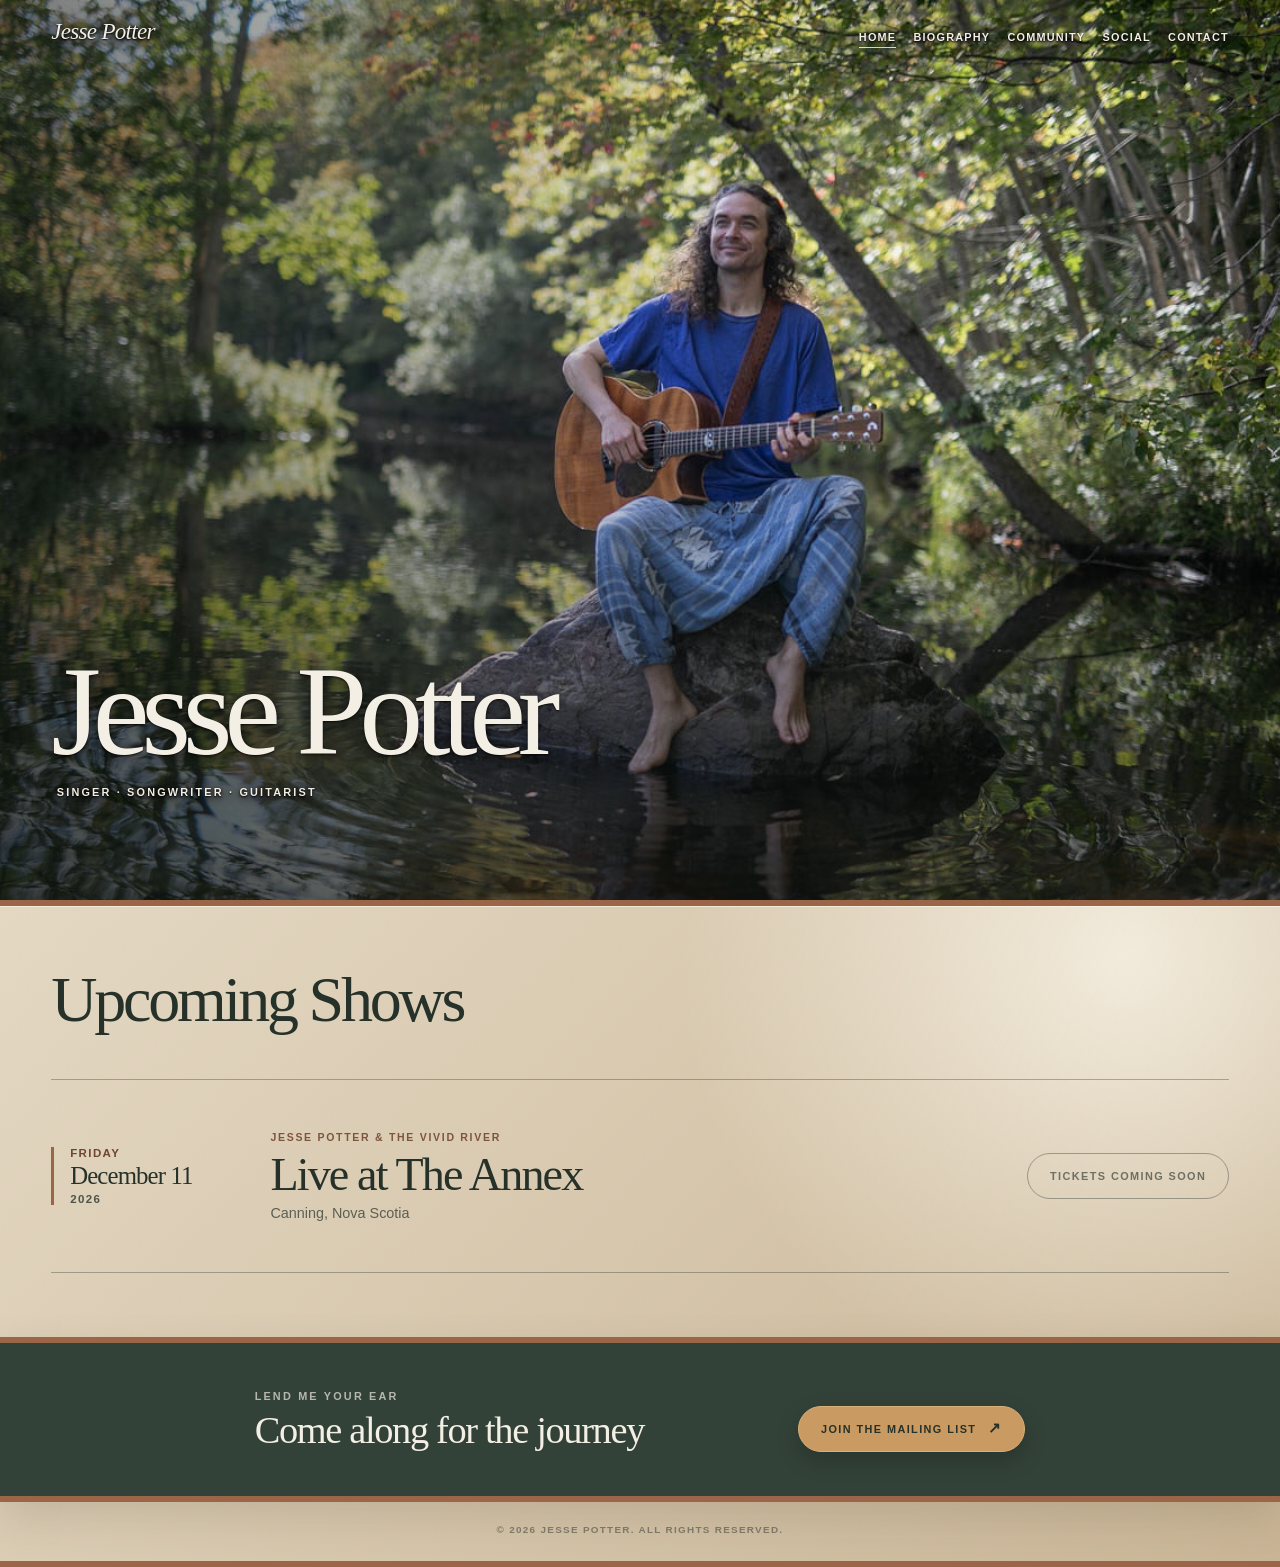
==== commit a3ef20d1: "Borders added" ====
--- a/index.html
+++ b/index.html
@@ -38,7 +38,7 @@
     </header>
     <main id="main">
       <section class="home" aria-label="Jesse Potter introduction">
-        <img class="page-background" src="assets/jesse-potter-home.jpg" alt="Jesse Potter sitting on a rock in a woodland pond with his acoustic guitar" width="1200" height="800" />
+        <img class="page-background" src="assets/jesse-potter-home.jpg" alt="Jesse Potter sitting on a rock in a woodland river with his acoustic guitar" width="1200" height="800" />
         <div class="page-shade"></div>
         <div class="home-title">
           <h1>Jesse Potter</h1>
--- a/styles.css
+++ b/styles.css
@@ -199,6 +199,7 @@
   z-index: 2;
   padding: clamp(2.75rem, 5vw, 4.5rem) var(--gutter) 0;
   border-top: 0.42rem solid #9b6647;
+  border-bottom: 0.42rem solid #9b6647;
   color: #26312a;
   background:
     radial-gradient(circle at 88% 8%, rgba(255, 252, 242, 0.7), transparent 28rem),
@@ -345,6 +346,7 @@
   color: var(--cream);
   background: #334238;
   box-shadow: 0 1rem 2.5rem rgba(59, 44, 29, 0.14);
+  border-bottom: 0.42rem solid #9b6647;
 }
 
 .shows-mailing-cta .kicker {
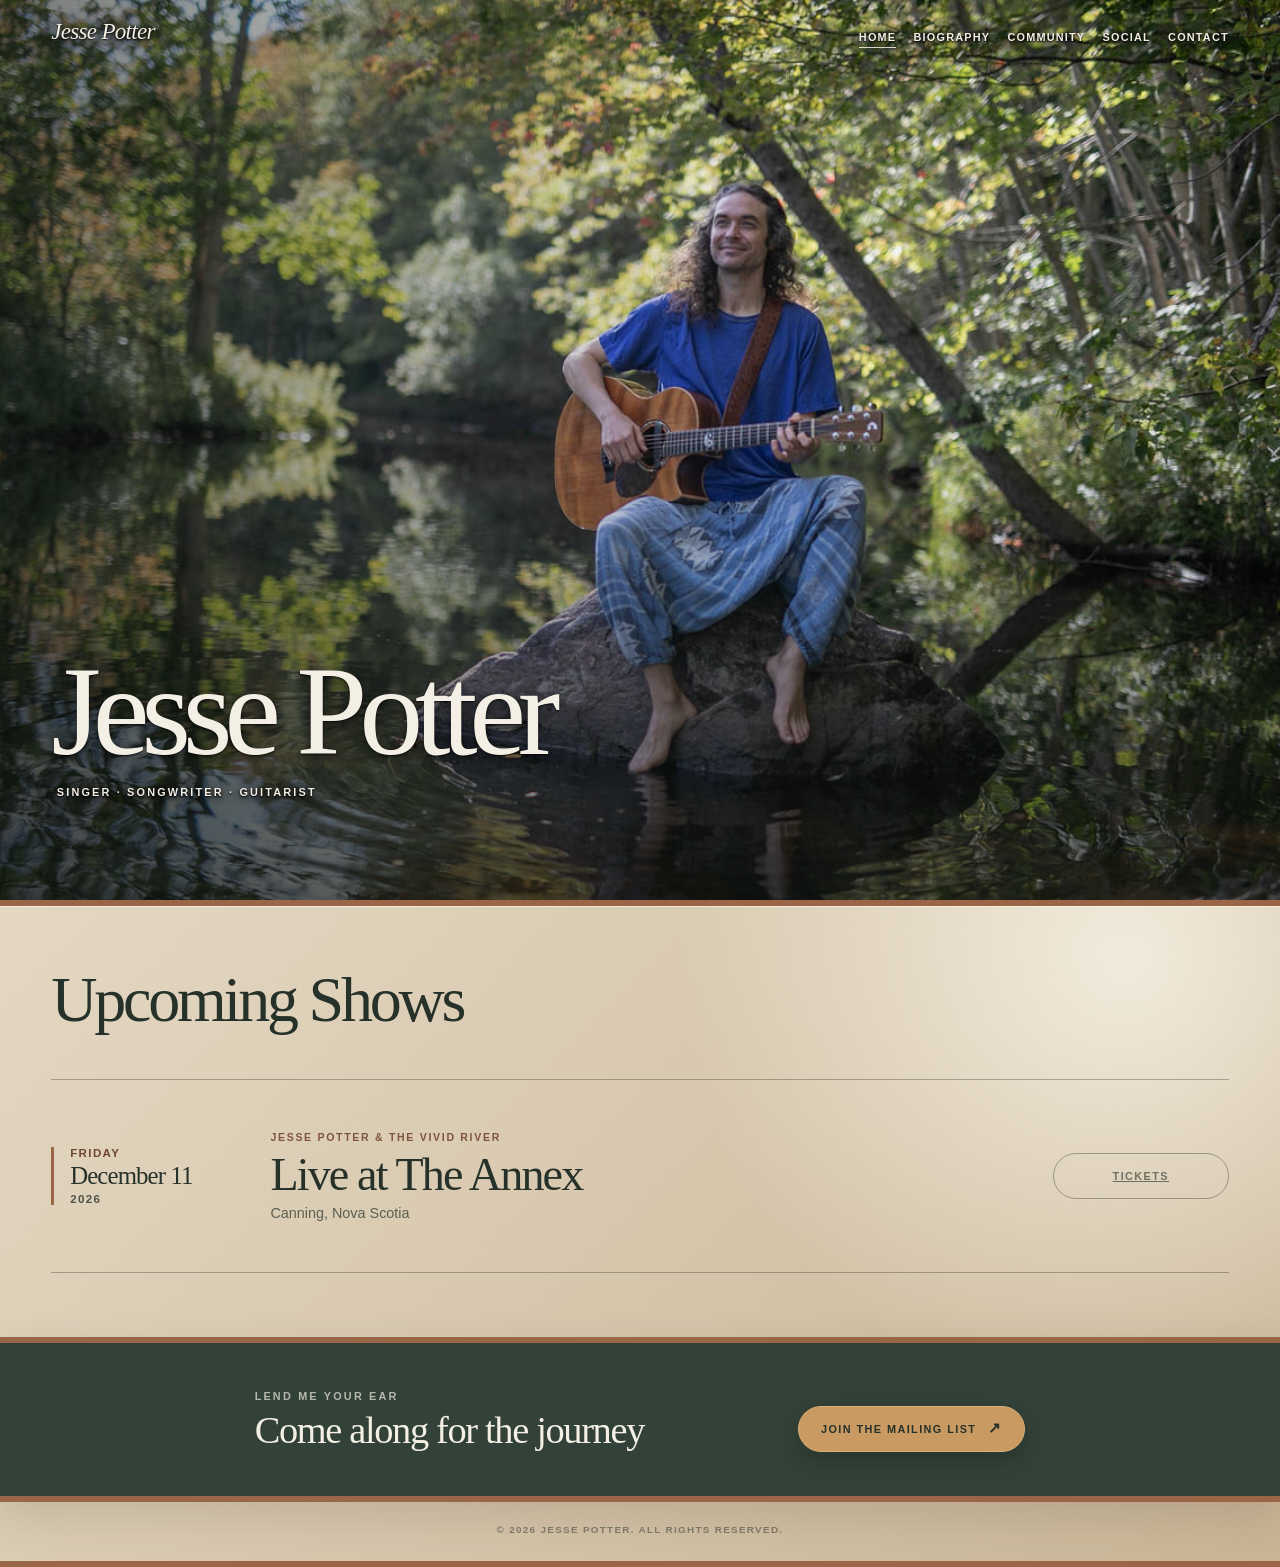
==== commit 35fa32a9: "Ticket link added" ====
--- a/index.html
+++ b/index.html
@@ -71,7 +71,9 @@
                 <h3>Live at The Annex</h3>
                 <p>Canning, Nova Scotia</p>
               </div>
-              <span class="ticket-button ticket-button-pending" aria-label="Tickets coming soon">Tickets coming soon</span>
+              <span class="ticket-button ticket-button-pending" aria-label="Tickets">
+                <a href="https://www.zeffy.com/en-CA/ticketing/dance-with-jesse-potter-and-the-vivid-river" target="_blank" rel="noreferrer">Tickets</a>
+              </span>
             </article>
           </div>
 
